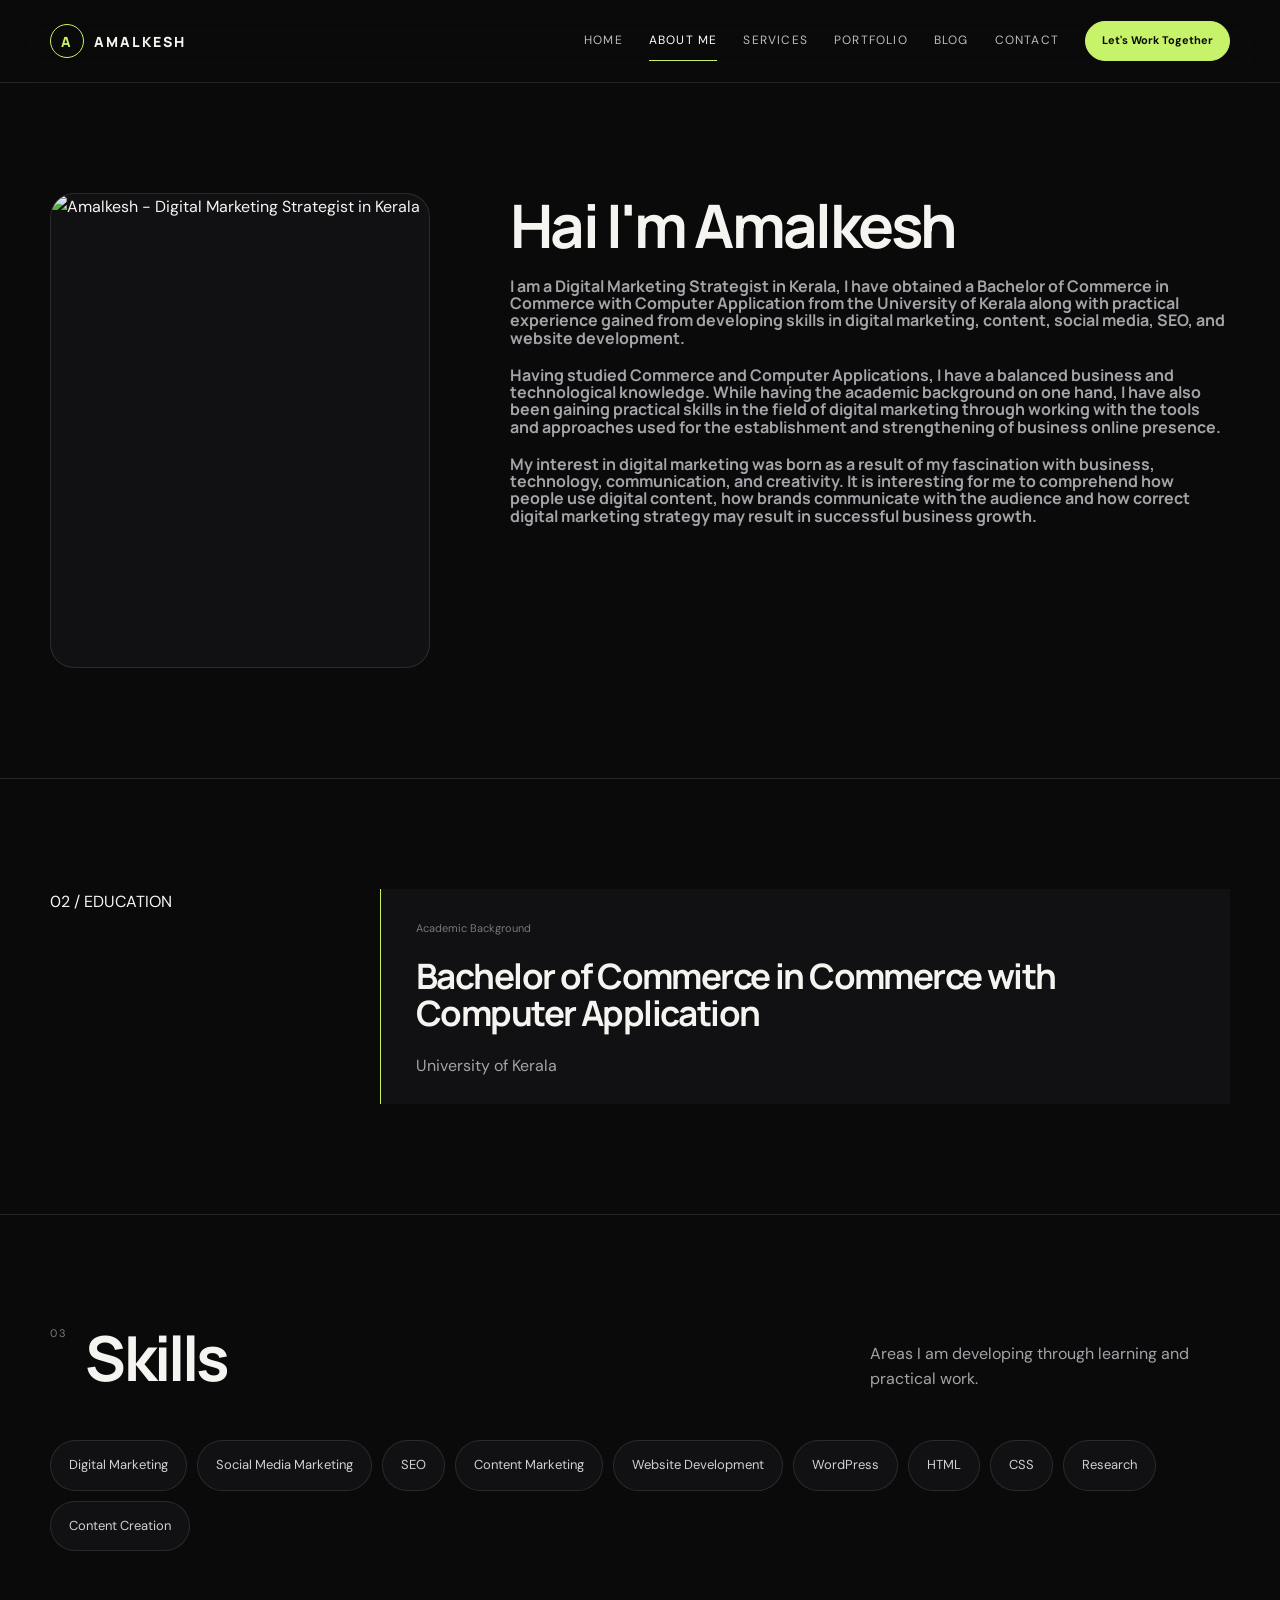
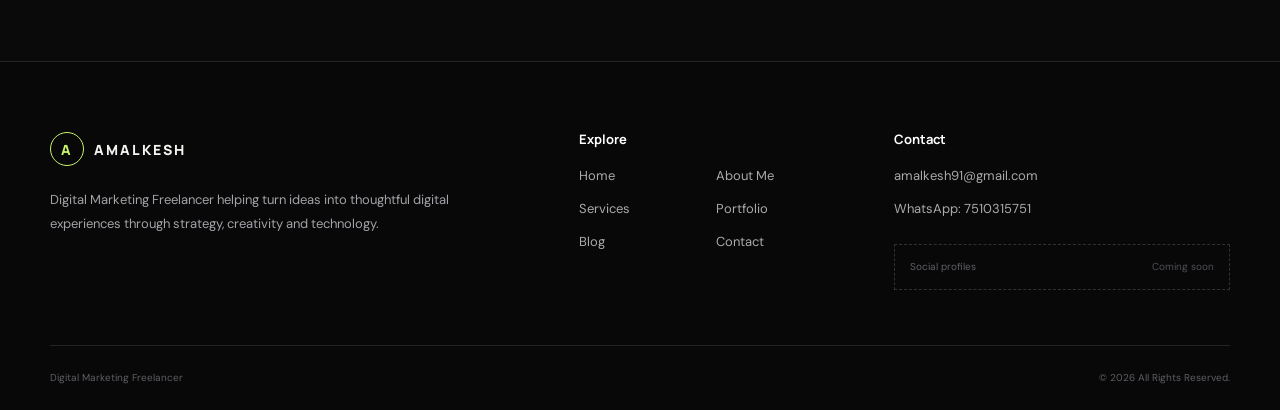
==== about.html @ 31456666 "first commit" ====
<!DOCTYPE html>
<html lang="en">
<head>
  <meta charset="UTF-8">
  <meta name="viewport" content="width=device-width, initial-scale=1.0">
  <meta name="description" content="Learn about Amalkesh, a Digital Marketing Strategist in Kerala with a BCom in Commerce with Computer Application.">
  <meta name="robots" content="index, follow">
  <link rel="canonical" href="https://example.com/about.html">
  <meta property="og:title" content="About Me | Digital Marketing Strategist ikerala">
  <meta property="og:description" content="Learn about Amalkesh, a Digital Marketing Strategist in Kerala with a BCom in Commerce with Computer Application.">
  <meta property="og:type" content="website">
  <meta property="og:url" content="https://example.com/about.html">
  <link rel="stylesheet" href="css/style.css">
</head>
<body>
<a class="skip-link" href="#main-content">Skip to content</a>
<header class="site-header">
  <div class="container header-inner">
    <a class="brand" href="index.html" aria-label="Amalkesh home">
      <span class="brand-mark">A</span><span>AMALKESH</span>
    </a>
    <button class="menu-toggle" aria-expanded="false" aria-controls="primary-nav" aria-label="Open navigation">
      <span></span><span></span><span></span>
    </button>
    <nav id="primary-nav" class="primary-nav" aria-label="Primary navigation">
      <a href="index.html" class="nav-link " >HOME</a>
<a href="about.html" class="nav-link active" aria-current="page">ABOUT ME</a>
<a href="services.html" class="nav-link " >SERVICES</a>
<a href="portfolio.html" class="nav-link " >PORTFOLIO</a>
<a href="blog.html" class="nav-link " >BLOG</a>
<a href="contact.html" class="nav-link " >CONTACT</a>
      <a class="btn btn-small btn-accent nav-cta" href="contact.html">Let's Work Together</a>
    </nav>
  </div>
</header>

<main id="main-content">

<section class="section about-main"><div class="container about-grid">
  <div class="profile-placeholder reveal">
  <img 
    src="images/profile/WhatsApp Image 2026-09-16 at 9.59.06 AM copy.jpeg"
    alt="Amalkesh - Digital Marketing Strategist in Kerala">
</div>
  <div class="about-copy reveal"><span class="section-number"></span>
    <h2>  Hai  I'm Amalkesh <h2>
    <p style="letter-spacing: normal;">I am a Digital Marketing Strategist in Kerala, I have obtained a Bachelor of Commerce in Commerce with Computer Application from the University of Kerala along with practical experience gained from developing skills in digital marketing, content, social media, SEO, and website development.</p>
    <p style="letter-spacing: normal;">Having studied Commerce and Computer Applications, I have a balanced business and technological knowledge. While having the academic background on one hand, I have also been gaining practical skills in the field of digital marketing through working with the tools and approaches used for the establishment and strengthening of business online presence.</p>
    <p style="letter-spacing: normal;">My interest in digital marketing was born as a result of my fascination with business, technology, communication, and creativity. It is interesting for me to comprehend how people use digital content, how brands communicate with the audience and how correct digital marketing strategy may result in successful business growth.</p>
  </div>
</div></section>
<section class="section education"><div class="container split"><div class="section-kicker">02 / EDUCATION</div><div class="education-card reveal"><span>Academic Background</span><h2>Bachelor of Commerce in Commerce with Computer Application</h2><p>University of Kerala</p></div></div></section>
<section class="section skills-section"><div class="container"><div class="section-heading"><div><span class="section-number">03</span><h2>Skills</h2></div><p>Areas I am developing through learning and practical work.</p></div><div class="skills-list reveal">
<span>Digital Marketing</span><span>Social Media Marketing</span><span>SEO</span><span>Content Marketing</span><span>Website Development</span><span>WordPress</span><span>HTML</span><span>CSS</span><span>Research</span><span>Content Creation</span>
</div></div></section>

</main>

<footer class="site-footer">
  <div class="container footer-grid">
    <div>
      <a class="brand footer-brand" href="index.html"><span class="brand-mark">A</span><span>AMALKESH</span></a>
      <p>Digital Marketing Freelancer helping turn ideas into thoughtful digital experiences through strategy, creativity and technology.</p>
    </div>
    <div>
      <h3>Explore</h3>
      <div class="footer-links">
        <a href="index.html">Home</a><a href="about.html">About Me</a><a href="services.html">Services</a>
        <a href="portfolio.html">Portfolio</a><a href="blog.html">Blog</a><a href="contact.html">Contact</a>
      </div>
    </div>
    <div>
      <h3>Contact</h3>
      <a href="mailto:amalkesh91@gmail.com">amalkesh91@gmail.com</a>
      <a href="https://wa.me/917510315751?text=Hai%2C%20I%20came%20across%20your%20website%20and%20would%20like%20to%20discuss%20a%20project." target="_blank" rel="noopener">WhatsApp: 7510315751</a>
      <div class="social-placeholder"><span>Social profiles</span><span>Coming soon</span></div>
    </div>
  </div>
  
  <div class="container footer-bottom"><span>Digital Marketing Freelancer</span><span>© 2026 All Rights Reserved.</span></div>
</footer>
<script src="js/script.js"></script>
</body>
</html>
---- css/style.css ----
@import url('https://fonts.googleapis.com/css2?family=DM+Sans:wght@400;500;600;700&family=Manrope:wght@500;600;700;800&display=swap');

/* =========================================
   ROOT
========================================= */

:root{
  --bg:#0a0a0b;
  --panel:#111113;
  --panel2:#151517;
  --text:#f5f4f0;
  --muted:#a3a3a8;
  --line:rgba(255,255,255,.11);
  --accent:#c7f36a;
  --accent-dark:#9fca45;
  --max:1180px;
}


/* =========================================
   GLOBAL
========================================= */

*{
  box-sizing:border-box;
}

html{
  scroll-behavior:smooth;
}

body{
  margin:0;
  background:var(--bg);
  color:var(--text);
  font-family:"DM Sans",sans-serif;
  line-height:1.6;
}

a{
  color:inherit;
  text-decoration:none;
}

button,
input,
textarea{
  font:inherit;
}

.container{
  width:min(calc(100% - 48px),var(--max));
  margin:auto;
}

.skip-link{
  position:fixed;
  left:12px;
  top:-60px;
  padding:10px 15px;
  background:var(--accent);
  color:#090909;
  z-index:1000;
}

.skip-link:focus{
  top:12px;
}


/* =========================================
   HEADER
========================================= */

.site-header{
  position:sticky;
  top:0;
  z-index:50;
  background:rgba(10,10,11,.9);
  backdrop-filter:blur(18px);
  border-bottom:1px solid var(--line);
}

.header-inner{
  height:82px;
  display:flex;
  align-items:center;
  justify-content:space-between;
}

.brand{
  display:flex;
  align-items:center;
  gap:10px;
  font:800 14px Manrope;
  letter-spacing:.14em;
}

.brand-mark{
  display:grid;
  place-items:center;
  width:34px;
  height:34px;
  border:1px solid var(--accent);
  border-radius:50%;
  color:var(--accent);
}

.primary-nav{
  display:flex;
  align-items:center;
  gap:26px;
}

.nav-link{
  font-size:12px;
  letter-spacing:.1em;
  color:#bcbcc1;
  position:relative;
  padding:31px 0;
}

.nav-link:hover,
.nav-link.active{
  color:#fff;
}

.nav-link.active:after{
  content:"";
  position:absolute;
  bottom:21px;
  left:0;
  width:100%;
  height:1px;
  background:var(--accent);
}

.menu-toggle{
  display:none;
  background:none;
  border:0;
  padding:8px;
}

.menu-toggle span{
  display:block;
  width:25px;
  height:1px;
  background:#fff;
  margin:5px;
}


/* =========================================
   BUTTONS
========================================= */

.btn{
  display:inline-flex;
  align-items:center;
  justify-content:center;
  gap:10px;
  padding:14px 21px;
  border:1px solid var(--line);
  border-radius:999px;
  font-weight:700;
  font-size:13px;
  transition:.25s ease;
}

.btn-accent{
  background:var(--accent);
  color:#0a0a0b;
  border-color:var(--accent);
}

.btn-accent:hover{
  background:#d7ff87;
  transform:translateY(-2px);
}

.btn-outline:hover{
  border-color:#fff;
  background:#fff;
  color:#0a0a0b;
  transform:translateY(-2px);
}

.btn-small{
  padding:10px 16px;
  font-size:11px;
}

.eyebrow{
  font-size:11px;
  letter-spacing:.2em;
  font-weight:700;
  color:var(--accent);
}

.section-number{
  font-size:11px;
  letter-spacing:.15em;
  color:#777980;
}


/* =========================================
   TYPOGRAPHY
========================================= */

h1,
h2,
h3{
  font-family:Manrope,sans-serif;
  line-height:1.08;
  margin:0 0 20px;
}

h1{
  font-size:clamp(48px,7vw,88px);
  letter-spacing:-.055em;
}

h2{
  font-size:clamp(36px,5vw,62px);
  letter-spacing:-.045em;
}

h3{
  font-size:20px;
}

em{
  font-style:normal;
  color:var(--accent);
}

p{
  color:var(--muted);
  margin:0 0 20px;
}


/* =========================================
   HERO
========================================= */

.hero{
  position:relative;
  overflow:hidden;
  border-bottom:1px solid var(--line);
  min-height:690px;
  display:flex;
  align-items:center;
}

.hero-grid{
  display:grid;
  grid-template-columns:1.05fr .95fr;
  align-items:center;
  gap:50px;
}

.hero-copy{
  position:relative;
  z-index:2;
}

.hero h1{
  max-width:800px;
  margin-top:18px;
}

.hero h1 span{
  color:#fff;
}

.hero-text{
  max-width:610px;
  font-size:18px;
  line-height:1.7;
}

.button-row{
  display:flex;
  gap:12px;
  flex-wrap:wrap;
  margin:28px 0;
}

.whatsapp-link{
  display:inline-flex;
  gap:9px;
  align-items:center;
  color:#c9c9cc;
  font-size:13px;
}

.whatsapp-link b{
  color:#fff;
}

.wa-dot{
  display:grid;
  place-items:center;
  width:25px;
  height:25px;
  border:1px solid var(--accent);
  border-radius:50%;
  color:var(--accent);
}


/* =========================================
   HERO IMAGE
========================================= */

.hero-art{
  min-height:470px;
  display:grid;
  place-items:center;
}

.art-frame{
  width:min(100%,480px);
  height:600px;

  border:1px solid var(--line);
  border-radius:34px;

  position:relative;
  overflow:hidden;

  background:#101012;

  display:flex;
  align-items:center;
  justify-content:center;
}

/* Your profile image */

.art-frame img{
  width:100%;
  height:100%;
  display:block;

  object-fit:cover;
  object-position:center;

  border-radius:33px;
}


/* =========================================
   OLD HERO GRAPHIC SUPPORT
   Can remain if used elsewhere
========================================= */

.grid-lines{
  position:absolute;
  inset:0;
  background-image:
    linear-gradient(rgba(255,255,255,.045) 1px,transparent 1px),
    linear-gradient(90deg,rgba(255,255,255,.045) 1px,transparent 1px);
  background-size:45px 45px;
  transform:perspective(500px) rotateX(58deg) scale(1.6);
  transform-origin:center bottom;
  top:20%;
}

.core{
  position:absolute;
  left:50%;
  top:50%;
  transform:translate(-50%,-50%);
  width:155px;
  height:155px;
  border:1px solid var(--accent);
  border-radius:50%;
  display:grid;
  place-items:center;
  background:#0b0b0d;
  box-shadow:0 0 80px rgba(199,243,106,.13);
}

.core span{
  font:800 42px Manrope;
  color:var(--accent);
}

.core small{
  position:absolute;
  bottom:-72px;
  text-align:center;
  letter-spacing:.2em;
  font-size:8px;
  color:#85858b;
  line-height:1.8;
}

.orbit{
  position:absolute;
  left:50%;
  top:50%;
  border:1px solid rgba(199,243,106,.32);
  border-radius:50%;
  transform:translate(-50%,-50%) rotate(-18deg);
}

.orbit-a{
  width:270px;
  height:120px;
}

.orbit-b{
  width:390px;
  height:175px;
  transform:translate(-50%,-50%) rotate(58deg);
}

.float-tag{
  position:absolute;
  padding:8px 11px;
  border:1px solid var(--line);
  border-radius:8px;
  background:#161618;
  font-size:9px;
  letter-spacing:.12em;
  color:#ddd;
}

.tag-one{
  top:18%;
  right:15%;
}

.tag-two{
  left:11%;
  top:57%;
}

.tag-three{
  right:16%;
  bottom:17%;
}

.hero-orb{
  position:absolute;
  width:400px;
  height:400px;
  border-radius:50%;
  filter:blur(100px);
  opacity:.08;
  background:var(--accent);
}

.orb-one{
  right:-180px;
  top:-150px;
}

.orb-two{
  left:-220px;
  bottom:-260px;
}


/* =========================================
   GENERAL SECTIONS
========================================= */

.section{
  padding:110px 0;
  border-bottom:1px solid var(--line);
}

.split{
  display:grid;
  grid-template-columns:260px 1fr;
  gap:70px;
}

.section-content{
  max-width:780px;
}

.section-content p{
  font-size:18px;
  max-width:760px;
}

.text-link{
  display:inline-flex;
  gap:10px;
  color:#fff;
  font-weight:700;
  font-size:13px;
  border-bottom:1px solid var(--line);
  padding-bottom:6px;
}

.text-link span{
  color:var(--accent);
  transition:.2s;
}

.text-link:hover span{
  transform:translateX(5px);
}

.section-heading{
  display:flex;
  justify-content:space-between;
  align-items:end;
  gap:40px;
  margin-bottom:48px;
}

.section-heading>div{
  display:flex;
  align-items:flex-start;
  gap:18px;
}

.section-heading h2{
  margin:0;
}

.section-heading p{
  max-width:360px;
  margin:0;
}


/* =========================================
   SERVICES
========================================= */

.service-grid{
  display:grid;
  gap:14px;
}

.service-grid.five{
  grid-template-columns:repeat(5,1fr);
}

.service-card{
  background:var(--panel);
  border:1px solid var(--line);
  padding:26px 22px;
  min-height:285px;
  transition:.25s;
}

.service-card:hover{
  transform:translateY(-6px);
  border-color:rgba(199,243,106,.45);
  background:#151517;
}

.service-card .icon{
  font:600 32px Manrope;
  color:var(--accent);
  margin-bottom:35px;
}

.service-card>span{
  font-size:10px;
  color:#666;
  letter-spacing:.12em;
}

.service-card h3{
  margin-top:12px;
  font-size:18px;
}

.service-card p{
  font-size:13px;
}

.section-link{
  margin-top:30px;
}


/* =========================================
   HOME PAGE — SERVICE PREVIEW
========================================= */

.services-intro{
  background:#0d0d0f;
}

.services-intro .section-heading{
  align-items:flex-start;
}

.services-intro .section-heading > div{
  flex:1;
}

.services-intro .section-heading p{
  max-width:520px;
  font-size:16px;
  line-height:1.7;
}

.service-preview-grid{
  display:grid;
  grid-template-columns:repeat(2,1fr);
  gap:14px;
  border-top:1px solid var(--line);
}

.service-preview{
  position:relative;
  display:grid;
  grid-template-columns:65px 1fr;
  gap:20px;
  padding:35px 28px;
  min-height:230px;
  background:var(--panel);
  border:1px solid var(--line);
  transition:.3s ease;
}

.service-preview:hover{
  transform:translateY(-5px);
  border-color:rgba(199,243,106,.45);
  background:#151517;
}

.service-number{
  font:600 12px Manrope,sans-serif;
  letter-spacing:.12em;
  color:var(--accent);
  padding-top:4px;
}

.service-preview h3{
  margin:0 0 13px;
  font-size:21px;
  color:#fff;
}

.service-preview p{
  font-size:14px;
  line-height:1.7;
  max-width:500px;
  margin-bottom:20px;
}

.service-preview a{
  display:inline-flex;
  align-items:center;
  gap:8px;
  color:#fff;
  font-size:12px;
  font-weight:700;
  letter-spacing:.04em;
  border-bottom:1px solid var(--line);
  padding-bottom:5px;
  transition:.2s ease;
}

.service-preview a span{
  color:var(--accent);
  transition:.2s ease;
}

.service-preview a:hover{
  color:var(--accent);
}

.service-preview a:hover span{
  transform:translateX(5px);
}

.services-link{
  margin-top:35px;
}


/* =========================================
   WHY SECTION
========================================= */

.why-section{
  background:#0d0d0f;
}

.why-grid{
  display:grid;
  grid-template-columns:260px 1fr;
  gap:70px;
}

.why-label{
  display:flex;
  flex-direction:column;
  gap:22px;
  font-size:11px;
  letter-spacing:.18em;
  color:#777;
}

.why-copy{
  max-width:850px;
}

.why-copy h2{
  font-size:clamp(42px,6vw,74px);
}

.why-copy p{
  font-size:18px;
  max-width:800px;
}


/* =========================================
   APPROACH
========================================= */

.approach-grid{
  display:grid;
  grid-template-columns:repeat(4,1fr);
  border-top:1px solid var(--line);
}

.approach-item{
  padding:30px 22px 15px;
  border-right:1px solid var(--line);
  min-height:220px;
}

.approach-item:first-child{
  border-left:1px solid var(--line);
}

.approach-item b{
  font-size:11px;
  color:var(--accent);
  letter-spacing:.15em;
}

.approach-item h3{
  margin-top:42px;
}

.approach-item p{
  font-size:13px;
}


/* =========================================
   EMPTY / PORTFOLIO
========================================= */

.empty-grid{
  display:grid;
  grid-template-columns:repeat(3,1fr);
  gap:14px;
}

.empty-grid.four{
  grid-template-columns:repeat(4,1fr);
}

.empty-card{
  min-height:250px;
  border:1px dashed #343439;
  background:linear-gradient(135deg,#101012,#0c0c0e);
  display:flex;
  flex-direction:column;
  justify-content:flex-end;
  padding:24px;
  position:relative;
  transition:.25s;
}

.empty-card:hover{
  border-color:#606065;
}

.empty-card span{
  position:absolute;
  top:20px;
  left:20px;
  font-size:10px;
  color:#555;
}

.empty-card strong{
  font:600 18px Manrope;
}

.empty-card small{
  color:#68686e;
  margin-top:4px;
}

.narrow-center{
  max-width:700px;
  text-align:center;
}

.narrow-center .section-number{
  display:block;
  margin-bottom:18px;
}

.narrow-center p{
  font-size:18px;
}

.blog-preview{
  background:#0d0d0f;
}

.blog-preview .btn{
  margin-top:15px;
}


/* =========================================
   CTA
========================================= */

.final-cta{
  padding:75px 0;
  background:var(--accent);
  color:#0a0a0b;
}

.cta-inner{
  display:flex;
  justify-content:space-between;
  align-items:center;
  gap:40px;
}

.final-cta p{
  color:#3f4a2b;
}

.final-cta .eyebrow{
  color:#394229;
}

.final-cta .btn-outline{
  border-color:rgba(0,0,0,.25);
}

.final-cta .btn-outline:hover{
  background:#0a0a0b;
  color:#fff;
  border-color:#0a0a0b;
}


/* =========================================
   PAGE HERO
========================================= */

.page-hero{
  padding:125px 0 95px;
  border-bottom:1px solid var(--line);
  background:radial-gradient(
    circle at 80% 30%,
    rgba(199,243,106,.08),
    transparent 28%
  );
}

.page-hero h1{
  max-width:900px;
  margin-top:18px;
}

.page-hero p{
  max-width:650px;
  font-size:18px;
}


/* =========================================
   ABOUT
========================================= */

.about-grid{
  display:grid;
  grid-template-columns:380px 1fr;
  gap:80px;
  align-items:start;
}

.profile-placeholder{
  aspect-ratio:4/5;
  border:1px dashed #3b3b40;
  background:#111113;
  display:grid;
  place-items:center;
}

.profile-inner{
  width:86%;
  height:90%;
  border:1px solid var(--line);
  display:flex;
  flex-direction:column;
  align-items:center;
  justify-content:center;
  gap:10px;
}

.profile-inner span{
  font:700 12px Manrope;
  letter-spacing:.18em;
}

.profile-inner small{
  font-size:10px;
  color:#626269;
}

.about-copy h2{
  font-size:clamp(36px,5vw,60px);
}

.about-copy p{
  font-size:16px;
}

.education-card{
  border-left:1px solid var(--accent);
  padding:25px 35px;
  background:var(--panel);
}

.education-card span{
  font-size:11px;
  color:#777;
}

.education-card h2{
  font-size:35px;
  margin-top:18px;
}

.education-card p{
  margin:0;
}

.skills-list{
  display:flex;
  flex-wrap:wrap;
  gap:10px;
}

.skills-list span{
  border:1px solid var(--line);
  padding:14px 18px;
  border-radius:999px;
  color:#d0d0d4;
  font-size:13px;
  background:var(--panel);
}
.profile-placeholder {
  aspect-ratio: 4 / 5;
  overflow: hidden;
  border-radius: 24px;
  border: 1px solid var(--line);
  background: #111113;
}

.profile-placeholder img {
  width: 100%;
  height: 100%;
  display: block;
  object-fit: cover;
  object-position: center;
}

/* =========================================
   SERVICES PAGE
========================================= */

.services-list .large-service{
  display:grid;
  grid-template-columns:.8fr 1.2fr;
  min-height:500px;
  border:1px solid var(--line);
  background:var(--panel);
  margin-bottom:14px;
}

.service-visual{
  position:relative;
  display:grid;
  place-items:center;
  overflow:hidden;
  background:radial-gradient(
    circle,
    rgba(199,243,106,.13),
    transparent 45%
  );
}

.service-visual>span{
  position:absolute;
  top:25px;
  left:25px;
  color:#5e5e64;
  font-size:11px;
}

.service-symbol{
  font:800 120px Manrope;
  color:var(--accent);
  opacity:.85;
}

.large-service-copy{
  padding:65px;
}

.large-service-copy h2{
  font-size:clamp(35px,4vw,58px);
}

.large-service-copy>p:not(.eyebrow){
  font-size:17px;
  max-width:650px;
}

.point-row{
  display:flex;
  gap:9px;
  flex-wrap:wrap;
  margin:30px 0;
}

.point-row span{
  font-size:10px;
  letter-spacing:.12em;
  border:1px solid var(--line);
  padding:8px 11px;
  color:#aaa;
}


/* =========================================
   PORTFOLIO
========================================= */

.portfolio-empty{
  padding-bottom:140px;
}

.portfolio-message{
  max-width:760px;
  margin-bottom:55px;
}

.portfolio-message h2{
  margin-top:16px;
}

.portfolio-message p{
  font-size:18px;
}


/* =========================================
   BLOG
========================================= */

.blog-empty{
  min-height:500px;
  display:grid;
  place-items:center;
}

.empty-symbol{
  font-size:45px;
  color:var(--accent);
  margin-bottom:25px;
}


/* =========================================
   CONTACT
========================================= */

.contact-grid{
  display:grid;
  grid-template-columns:.8fr 1.2fr;
  gap:100px;
}

.contact-info h2{
  font-size:clamp(38px,5vw,62px);
  margin-top:18px;
}

.contact-detail{
  padding:22px 0;
  border-bottom:1px solid var(--line);
  display:flex;
  flex-direction:column;
  gap:4px;
}

.contact-detail span{
  font-size:10px;
  letter-spacing:.15em;
  color:#6e6e74;
}

.contact-detail a{
  font-size:16px;
}

.contact-form{
  background:var(--panel);
  border:1px solid var(--line);
  padding:35px;
}

.contact-form label{
  display:block;
  font-size:12px;
  color:#aaa;
  margin-bottom:20px;
}

.contact-form input,
.contact-form textarea{
  width:100%;
  margin-top:8px;
  background:#0b0b0d;
  border:1px solid var(--line);
  border-radius:8px;
  padding:14px;
  color:#fff;
  outline:none;
  resize:vertical;
}

.contact-form input:focus,
.contact-form textarea:focus{
  border-color:var(--accent);
  box-shadow:0 0 0 2px rgba(199,243,106,.08);
}

.form-status{
  min-height:24px;
  margin:12px 0 0;
  font-size:13px;
}

.form-status.success{
  color:var(--accent);
}

.form-status.error{
  color:#ff9c9c;
}


/* =========================================
   FOOTER — FIXED
========================================= */

.site-footer{
  background:#080809;
  padding:70px 0 0;
}


/* Main footer */

.footer-grid{
  display:grid;
  grid-template-columns:1.5fr .8fr 1.1fr;
  gap:70px;
  padding-bottom:55px;
}


/* Footer brand */

.footer-brand{
  display:inline-flex;
  margin-bottom:22px;
}

.site-footer p{
  max-width:430px;
  font-size:13px;
  line-height:1.8;
}


/* Footer headings */

.site-footer h3{
  margin:0 0 20px;
  font-size:13px;
  color:#fff;
}


/* Footer navigation */

.footer-links{
  display:grid;
  grid-template-columns:1fr 1fr;
  gap:12px 30px;
}

.footer-links a{
  color:#aaa;
  font-size:13px;
  transition:color .2s ease;
}

.footer-links a:hover{
  color:var(--accent);
}


/* Contact links */

.site-footer .footer-grid > div:last-child > a{
  display:block;
  color:#aaa;
  font-size:13px;
  margin-bottom:12px;
  transition:color .2s ease;
}

.site-footer .footer-grid > div:last-child > a:hover{
  color:var(--accent);
}


/* Social placeholder */

.social-placeholder{
  width:100%;
  margin-top:24px;
  padding:14px 15px;

  display:flex;
  align-items:center;
  justify-content:space-between;
  gap:20px;

  border:1px dashed #303035;

  color:#606066;
  font-size:10px;
}

.social-placeholder span:last-child{
  color:#4f4f55;
}


/* Footer bottom */

.footer-bottom{
  min-height:65px;

  display:flex;
  align-items:center;
  justify-content:space-between;

  border-top:1px solid var(--line);

  font-size:10px;
  color:#5e5e64;
}

.footer-bottom span{
  display:block;
}


/* =========================================
   REVEAL ANIMATION
========================================= */

.reveal{
  opacity:0;
  transform:translateY(18px);
  transition:
    opacity .7s ease,
    transform .7s ease;
}

.reveal.visible{
  opacity:1;
  transform:none;
}


/* =========================================
   RESPONSIVE — TABLET
========================================= */

@media (max-width:1000px){

  .primary-nav{
    gap:16px;
  }

  .nav-link{
    font-size:10px;
  }

  .service-grid.five{
    grid-template-columns:repeat(2,1fr);
  }

  .service-card:last-child{
    grid-column:span 2;
  }

  .hero-grid{
    grid-template-columns:1fr;
  }

  .hero{
    padding:80px 0;
  }

  .hero-art{
    min-height:400px;
  }

  .art-frame{
    height:400px;
  }

  .about-grid,
  .contact-grid{
    grid-template-columns:1fr 1fr;
    gap:45px;
  }

  .services-list .large-service{
    grid-template-columns:1fr;
  }

  .service-visual{
    min-height:300px;
  }

  .approach-grid{
    grid-template-columns:1fr 1fr;
  }

  .footer-grid{
    grid-template-columns:1fr 1fr;
    gap:45px;
  }

  .footer-grid > div:first-child{
    grid-column:span 2;
  }

  .service-preview-grid{
    grid-template-columns:1fr;
  }
}


/* =========================================
   RESPONSIVE — MOBILE
========================================= */

@media (max-width:760px){

  .container{
    width:min(calc(100% - 32px),var(--max));
  }

  /* Header */

  .header-inner{
    height:70px;
  }

  .menu-toggle{
    display:block;
  }

  .primary-nav{
    display:none;
    position:absolute;
    left:16px;
    right:16px;
    top:78px;

    flex-direction:column;
    align-items:stretch;

    background:#111113;
    border:1px solid var(--line);

    padding:15px;
    border-radius:14px;

    gap:0;

    box-shadow:0 20px 50px #000;
  }

  .primary-nav.open{
    display:flex;
  }

  .nav-link{
    padding:13px 10px;
    font-size:11px;
  }

  .nav-link.active:after{
    bottom:6px;
    left:10px;
    width:30px;
  }

  .nav-cta{
    margin-top:8px;
    text-align:center;
  }


  /* Hero */

  .hero{
    min-height:auto;
    padding:75px 0;
  }

  .hero h1{
    font-size:52px;
  }

  .hero-text{
    font-size:16px;
  }

  .hero-art{
    min-height:330px;
  }

  .art-frame{
    width:100%;
    max-width:330px;
    height:330px;
    border-radius:28px;
  }

  .art-frame img{
    border-radius:27px;
  }


  /* General */

  .core{
    width:115px;
    height:115px;
  }

  .core span{
    font-size:32px;
  }

  .orbit-a{
    width:210px;
  }

  .orbit-b{
    width:290px;
  }

  .split,
  .why-grid,
  .about-grid,
  .contact-grid{
    grid-template-columns:1fr;
    gap:35px;
  }

  .section{
    padding:75px 0;
  }

  .section-heading{
    display:block;
  }

  .section-heading>div{
    margin-bottom:18px;
  }


  /* Services */

  .service-grid.five,
  .empty-grid,
  .empty-grid.four{
    grid-template-columns:1fr;
  }

  .service-card:last-child{
    grid-column:auto;
  }

  .service-preview{
    grid-template-columns:45px 1fr;
    gap:14px;
    padding:28px 22px;
    min-height:0;
  }

  .service-preview h3{
    font-size:19px;
  }

  .service-preview p{
    font-size:13px;
  }

  .services-intro .section-heading p{
    max-width:100%;
    font-size:15px;
  }


  /* Approach */

  .approach-grid{
    grid-template-columns:1fr;
  }

  .approach-item{
    border-left:1px solid var(--line)!important;
    border-bottom:1px solid var(--line);
  }


  /* CTA */

  .final-cta{
    padding:65px 0;
  }

  .cta-inner{
    display:block;
  }

  .cta-inner .button-row{
    margin-top:25px;
  }


  /* Page hero */

  .page-hero{
    padding:90px 0 70px;
  }

  .page-hero h1{
    font-size:50px;
  }


  /* Services page */

  .services-list .large-service{
    min-height:0;
  }

  .large-service-copy{
    padding:35px 25px;
  }

  .service-visual{
    min-height:250px;
  }


  /* Footer */

  .site-footer{
    padding:55px 0 0;
  }

  .footer-grid{
    grid-template-columns:1fr;
    gap:40px;
    padding-bottom:40px;
  }

  .footer-grid > div:first-child{
    grid-column:auto;
  }

  .site-footer p{
    max-width:100%;
  }

  .footer-links{
    grid-template-columns:1fr 1fr;
    gap:12px 25px;
  }

  .social-placeholder{
    max-width:100%;
  }

  .footer-bottom{
    min-height:auto;
    padding:18px 0;

    display:flex;
    flex-direction:column;
    align-items:flex-start;
    justify-content:center;

    gap:6px;
  }


  /* Other */

  .profile-placeholder{
    max-width:420px;
  }

  .contact-form{
    padding:25px;
  }
}


/* =========================================
   REDUCED MOTION
========================================= */

@media (prefers-reduced-motion:reduce){

  html{
    scroll-behavior:auto;
  }

  .reveal{
    opacity:1;
    transform:none;
    transition:none;
  }

  .btn,
  .service-card,
  .empty-card{
    transition:none;
  }
}
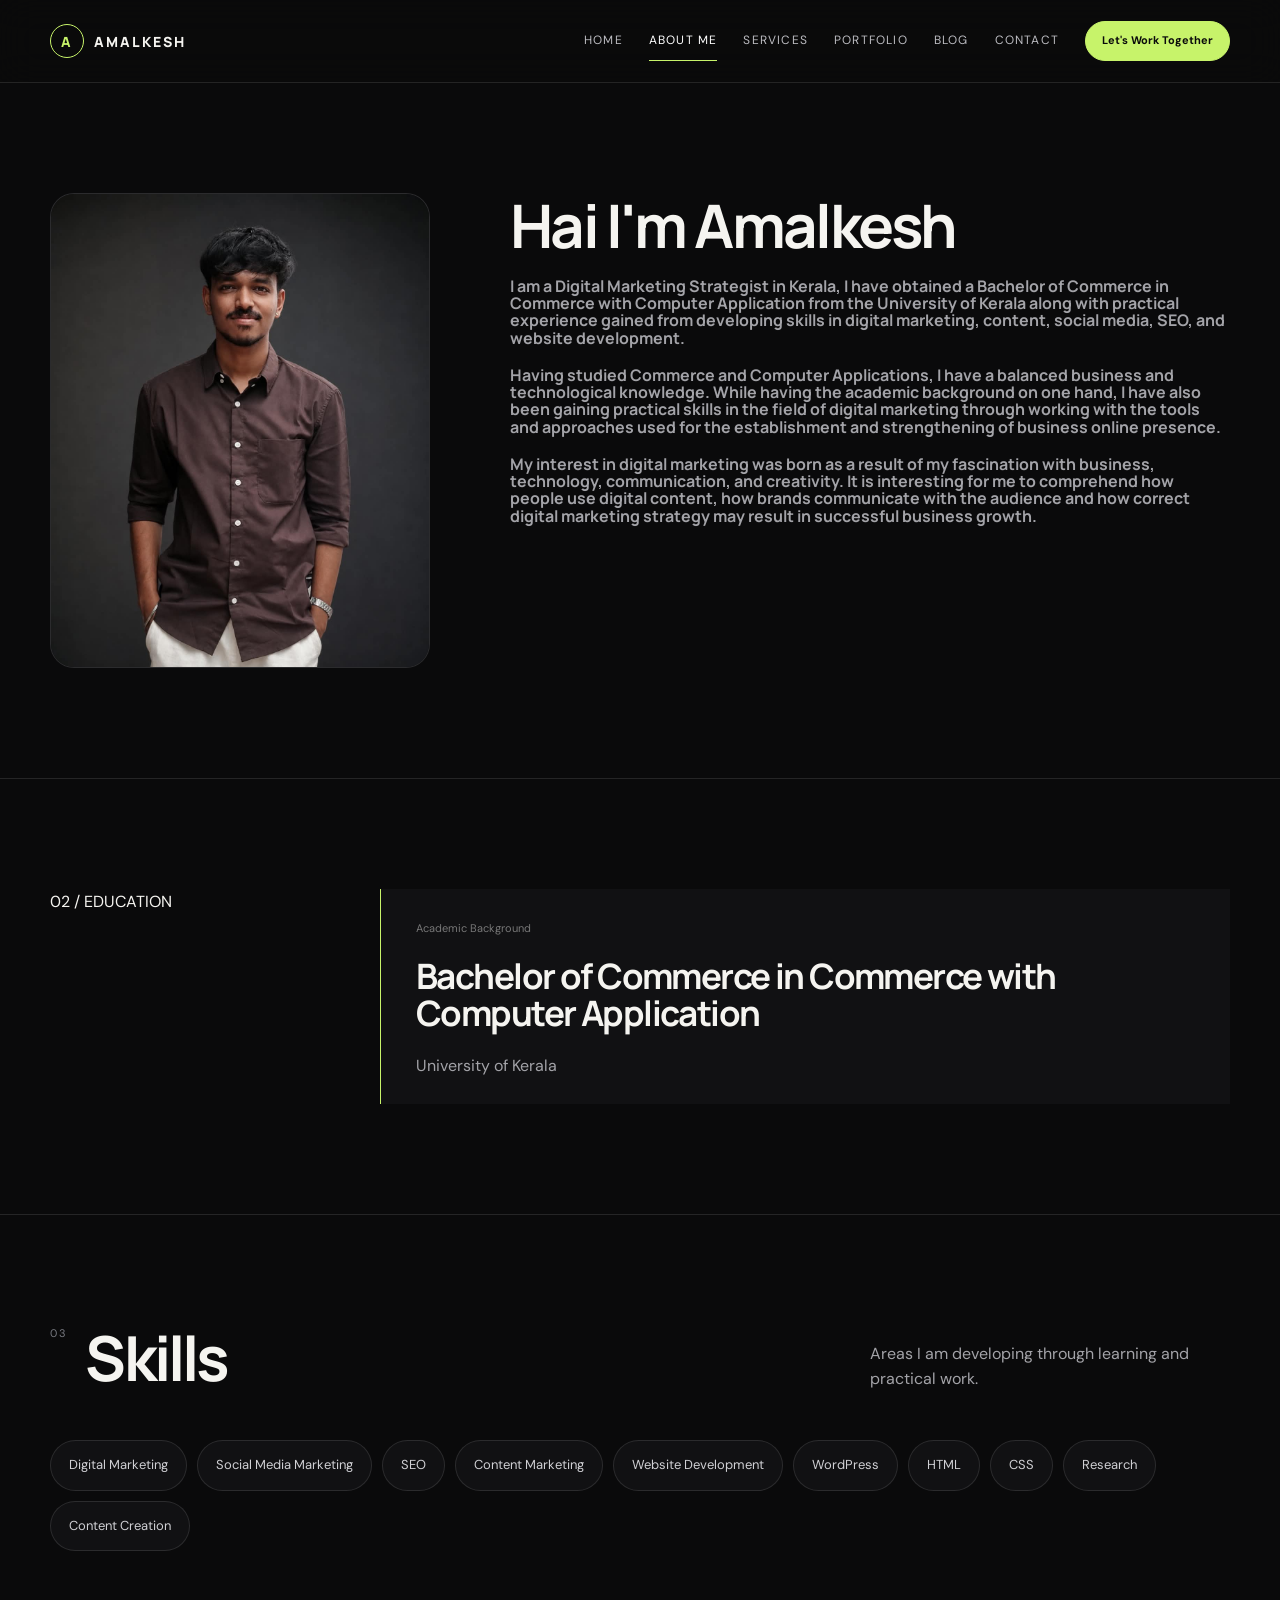
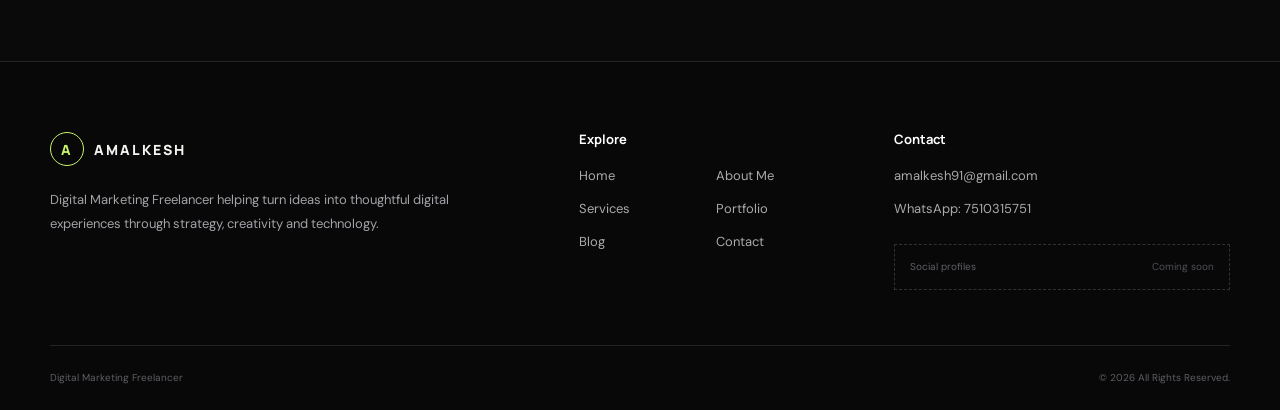
==== commit 076c35c8: "pic added" ====
--- a/about.html
+++ b/about.html
@@ -39,7 +39,7 @@
 <section class="section about-main"><div class="container about-grid">
   <div class="profile-placeholder reveal">
   <img 
-    src="images/profile/WhatsApp Image 2026-09-16 at 9.59.06 AM copy.jpeg"
+    src="./Images/WhatsApp Image 2026-09-16 at 9.59.06 AM.jpeg"
     alt="Amalkesh - Digital Marketing Strategist in Kerala">
 </div>
   <div class="about-copy reveal"><span class="section-number"></span>
